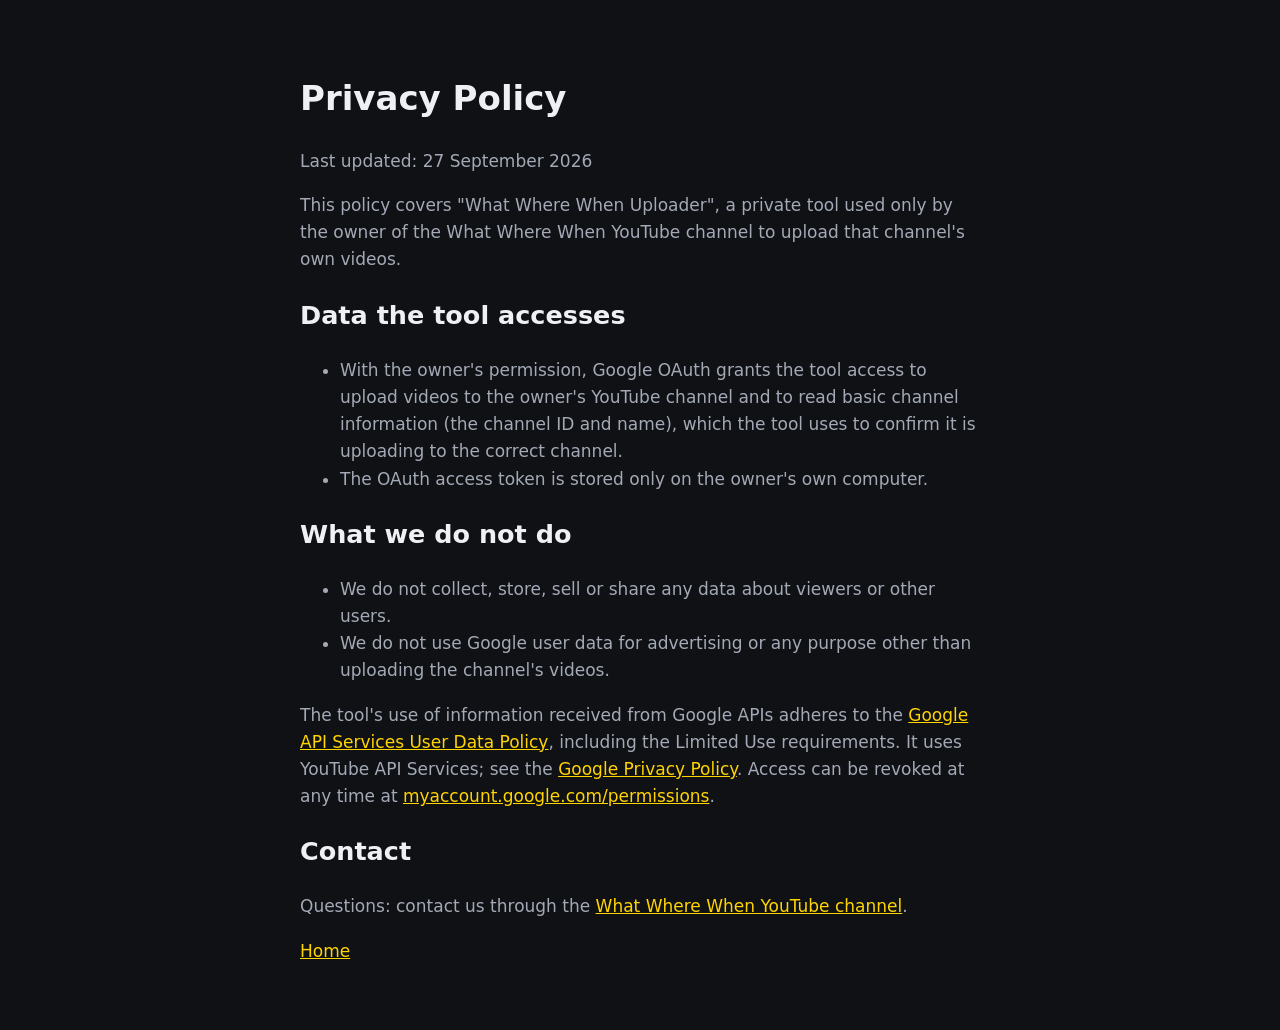
==== privacy.html @ 2f4c77f8 "Homepage, privacy policy and terms for What Where When Co-Authored-By: Claude Opus 5.5 <noreply@anth" ====
<!doctype html>
<html lang="en">
<head>
<meta charset="utf-8">
<meta name="viewport" content="width=device-width, initial-scale=1">
<title>Privacy Policy</title>
<style>
  :root { --bg:#0f1115; --fg:#eef0f3; --muted:#a3a9b5; --accent:#ffd400; }
  body { margin:0; background:var(--bg); color:var(--fg); font:17px/1.6 system-ui, sans-serif; }
  main { max-width:680px; margin:0 auto; padding:48px 16px; }
  p, li { color:var(--muted); } a { color:var(--accent); }
</style>
</head>
<body>
<main>
  <h1>Privacy Policy</h1>
  <p>Last updated: 27 September 2026</p>
  <p>This policy covers "What Where When Uploader", a private tool used only by the owner of the
     What Where When YouTube channel to upload that channel's own videos.</p>
  <h2>Data the tool accesses</h2>
  <ul>
    <li>With the owner's permission, Google OAuth grants the tool access to upload videos to the owner's
        YouTube channel and to read basic channel information (the channel ID and name), which the tool uses
        to confirm it is uploading to the correct channel.</li>
    <li>The OAuth access token is stored only on the owner's own computer.</li>
  </ul>
  <h2>What we do not do</h2>
  <ul>
    <li>We do not collect, store, sell or share any data about viewers or other users.</li>
    <li>We do not use Google user data for advertising or any purpose other than uploading the channel's videos.</li>
  </ul>
  <p>The tool's use of information received from Google APIs adheres to the
     <a href="https://developers.google.com/terms/api-services-user-data-policy">Google API Services User Data Policy</a>,
     including the Limited Use requirements. It uses YouTube API Services; see the
     <a href="https://policies.google.com/privacy">Google Privacy Policy</a>.
     Access can be revoked at any time at <a href="https://myaccount.google.com/permissions">myaccount.google.com/permissions</a>.</p>
  <h2>Contact</h2>
  <p>Questions: contact us through the <a href="https://www.youtube.com/channel/UCnoH33xbDq0mzT_issIqlAA">What Where When YouTube channel</a>.</p>
  <p><a href="index.html">Home</a></p>
</main>
</body>
</html>
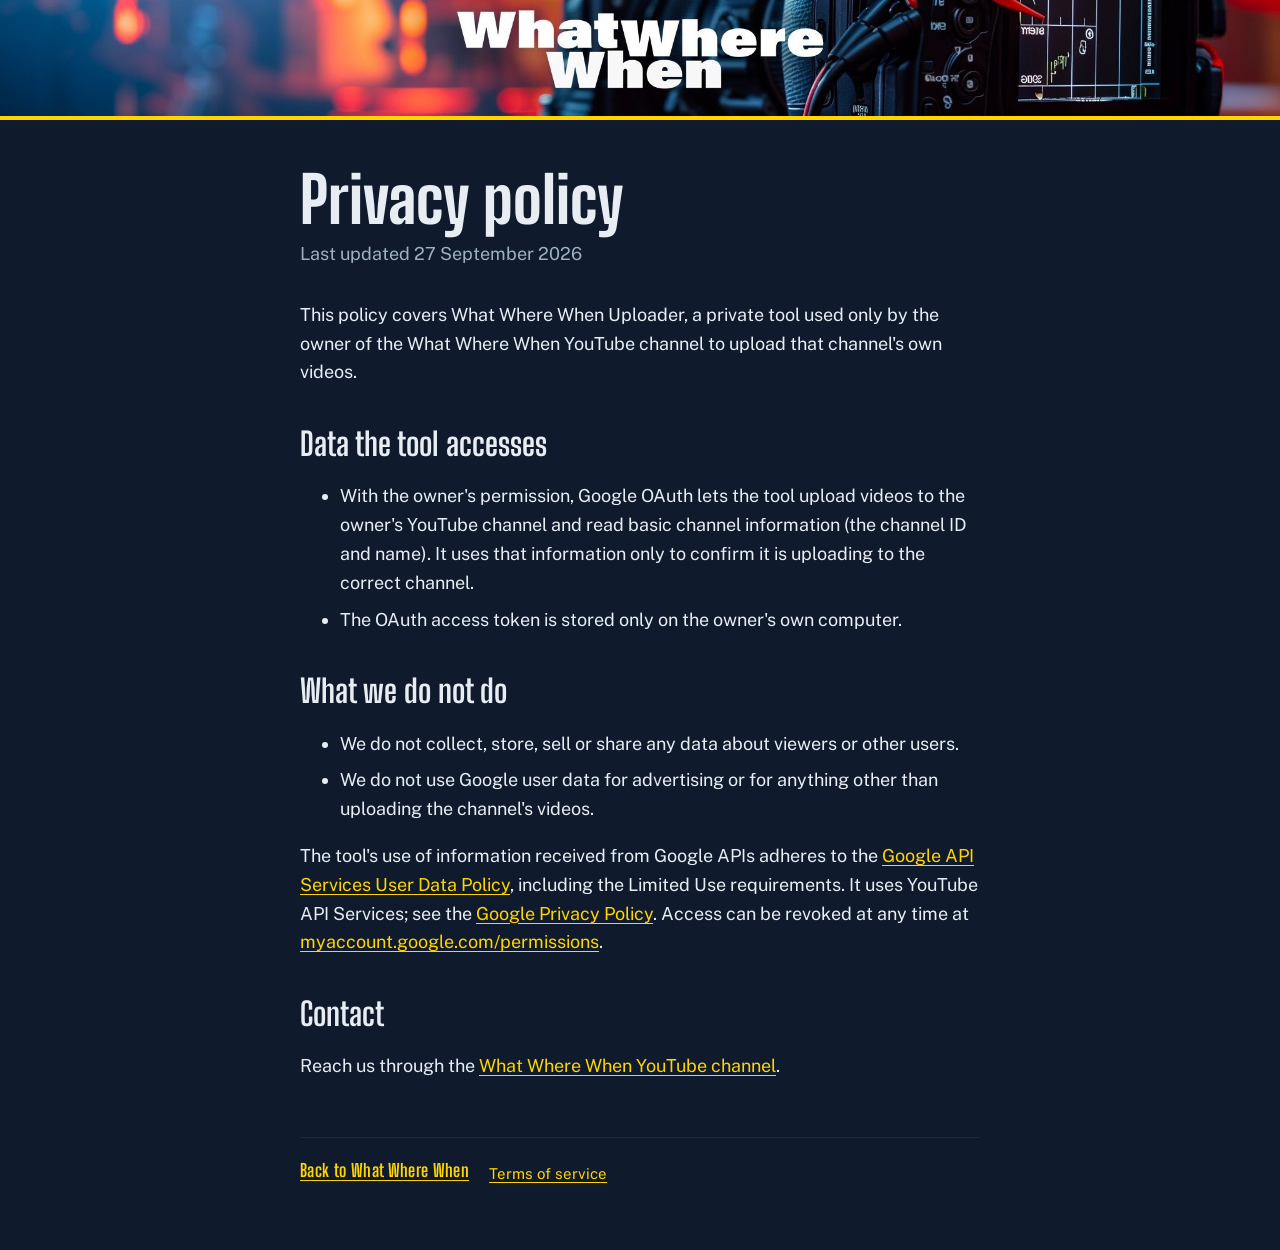
==== commit fb1ba972: "Restyle site with channel banner and broadcast look Co-Authored-By: Claude Opus 5.5 <noreply@anthrop" ====
--- a/privacy.html
+++ b/privacy.html
@@ -3,40 +3,43 @@
 <head>
 <meta charset="utf-8">
 <meta name="viewport" content="width=device-width, initial-scale=1">
-<title>Privacy Policy</title>
-<style>
-  :root { --bg:#0f1115; --fg:#eef0f3; --muted:#a3a9b5; --accent:#ffd400; }
-  body { margin:0; background:var(--bg); color:var(--fg); font:17px/1.6 system-ui, sans-serif; }
-  main { max-width:680px; margin:0 auto; padding:48px 16px; }
-  p, li { color:var(--muted); } a { color:var(--accent); }
-</style>
+<title>Privacy Policy – What Where When</title>
+<link rel="preconnect" href="https://fonts.googleapis.com">
+<link rel="preconnect" href="https://fonts.gstatic.com" crossorigin>
+<link href="https://fonts.googleapis.com/css2?family=Big+Shoulders+Display:wght@700;800&family=Public+Sans:wght@400;700&display=swap" rel="stylesheet">
+<link rel="stylesheet" href="styles.css">
 </head>
 <body>
-<main>
-  <h1>Privacy Policy</h1>
-  <p>Last updated: 27 September 2026</p>
-  <p>This policy covers "What Where When Uploader", a private tool used only by the owner of the
+<a href="index.html"><img class="masthead" src="img/banner.jpg" alt="What Where When home"></a>
+<main class="column doc">
+  <h1>Privacy policy</h1>
+  <p class="updated">Last updated 27 September 2026</p>
+  <p>This policy covers What Where When Uploader, a private tool used only by the owner of the
      What Where When YouTube channel to upload that channel's own videos.</p>
+
   <h2>Data the tool accesses</h2>
   <ul>
-    <li>With the owner's permission, Google OAuth grants the tool access to upload videos to the owner's
-        YouTube channel and to read basic channel information (the channel ID and name), which the tool uses
-        to confirm it is uploading to the correct channel.</li>
+    <li>With the owner's permission, Google OAuth lets the tool upload videos to the owner's YouTube channel
+        and read basic channel information (the channel ID and name). It uses that information only to confirm
+        it is uploading to the correct channel.</li>
     <li>The OAuth access token is stored only on the owner's own computer.</li>
   </ul>
+
   <h2>What we do not do</h2>
   <ul>
     <li>We do not collect, store, sell or share any data about viewers or other users.</li>
-    <li>We do not use Google user data for advertising or any purpose other than uploading the channel's videos.</li>
+    <li>We do not use Google user data for advertising or for anything other than uploading the channel's videos.</li>
   </ul>
   <p>The tool's use of information received from Google APIs adheres to the
      <a href="https://developers.google.com/terms/api-services-user-data-policy">Google API Services User Data Policy</a>,
      including the Limited Use requirements. It uses YouTube API Services; see the
      <a href="https://policies.google.com/privacy">Google Privacy Policy</a>.
      Access can be revoked at any time at <a href="https://myaccount.google.com/permissions">myaccount.google.com/permissions</a>.</p>
+
   <h2>Contact</h2>
-  <p>Questions: contact us through the <a href="https://www.youtube.com/channel/UCnoH33xbDq0mzT_issIqlAA">What Where When YouTube channel</a>.</p>
-  <p><a href="index.html">Home</a></p>
+  <p>Reach us through the <a href="https://www.youtube.com/channel/UCnoH33xbDq0mzT_issIqlAA">What Where When YouTube channel</a>.</p>
+
+  <footer><nav><a class="back" href="index.html">Back to What Where When</a><a href="terms.html">Terms of service</a></nav></footer>
 </main>
 </body>
 </html>
--- a/styles.css
+++ b/styles.css
@@ -0,0 +1,111 @@
+:root {
+  --studio: #0f1b2d;      /* background: the studio at night */
+  --panel: #172a44;       /* raised surfaces */
+  --ink: #e8edf4;         /* body text */
+  --muted: #9fb0c5;       /* secondary text */
+  --caption: #ffd400;     /* the yellow of the video captions */
+  --tally: #e23b2e;       /* camera tally light */
+  --display: "Big Shoulders Display", "Arial Narrow", sans-serif;
+  --body: "Public Sans", system-ui, sans-serif;
+}
+
+* { box-sizing: border-box; }
+html { background: var(--studio); }
+body {
+  margin: 0;
+  background: var(--studio);
+  color: var(--ink);
+  font: 18px/1.6 var(--body);
+  -webkit-font-smoothing: antialiased;
+}
+a { color: var(--caption); text-underline-offset: 3px; }
+a:focus-visible, .watch:focus-visible { outline: 3px solid var(--caption); outline-offset: 3px; border-radius: 4px; }
+
+/* hero: the channel banner, full bleed */
+.banner {
+  display: block;
+  width: 100%;
+  height: clamp(180px, 34vw, 460px);
+  object-fit: cover;
+  object-position: 50% 50%;
+  border-bottom: 4px solid var(--caption);
+}
+
+.column { max-width: 680px; margin: 0 auto; padding: 0 16px; }
+
+.intro { padding: 56px 0 24px; }
+.intro h1 {
+  font: 800 clamp(3rem, 9vw, 5.5rem)/0.95 var(--display);
+  letter-spacing: -0.01em;
+  margin: 0 0 24px;
+}
+.intro p { color: var(--muted); font-size: 1.125rem; margin: 0 0 16px; max-width: 60ch; }
+
+.watch {
+  display: inline-flex;
+  align-items: center;
+  gap: 12px;
+  margin-top: 16px;
+  padding: 14px 22px 14px 18px;
+  background: var(--caption);
+  color: var(--studio);
+  font: 700 1.25rem/1 var(--display);
+  letter-spacing: 0.02em;
+  text-decoration: none;
+  border-radius: 999px;
+}
+.watch::before {
+  content: "";
+  width: 12px; height: 12px;
+  border-radius: 50%;
+  background: var(--tally);
+  box-shadow: 0 0 0 3px rgba(226, 59, 46, 0.25);
+}
+.watch:hover { background: #ffe24d; }
+
+.method { padding: 40px 0 16px; }
+.method h2, .doc h2 {
+  font: 700 2rem/1.1 var(--display);
+  margin: 0 0 20px;
+}
+.method dl { margin: 0; }
+.method div {
+  padding: 16px 0 16px 20px;
+  border-left: 3px solid var(--caption);
+  margin-bottom: 16px;
+  background: linear-gradient(90deg, var(--panel), transparent 85%);
+}
+.method dt { font-weight: 700; margin-bottom: 4px; }
+.method dd { margin: 0; color: var(--muted); }
+.method .ai { border-left-color: var(--tally); }
+
+/* legal pages */
+.doc { padding: 48px 0 24px; }
+.doc h1 { font: 800 clamp(2.5rem, 7vw, 4rem)/1 var(--display); margin: 0 0 8px; }
+.doc .updated { color: var(--muted); margin: 0 0 32px; }
+.doc h2 { margin-top: 40px; }
+.doc p, .doc li { color: var(--ink); }
+.doc li { margin-bottom: 8px; }
+.back { font: 700 1.1rem/1 var(--display); letter-spacing: 0.02em; }
+.masthead {
+  display: block;
+  height: 120px;
+  width: 100%;
+  object-fit: cover;
+  border-bottom: 4px solid var(--caption);
+}
+
+footer {
+  margin-top: 56px;
+  padding: 24px 0 40px;
+  border-top: 1px solid var(--panel);
+  color: var(--muted);
+  font-size: 0.9375rem;
+}
+footer p { margin: 0 0 8px; }
+footer nav { display: flex; gap: 20px; flex-wrap: wrap; }
+
+@media (max-width: 520px) {
+  body { font-size: 17px; }
+  .intro { padding-top: 40px; }
+}
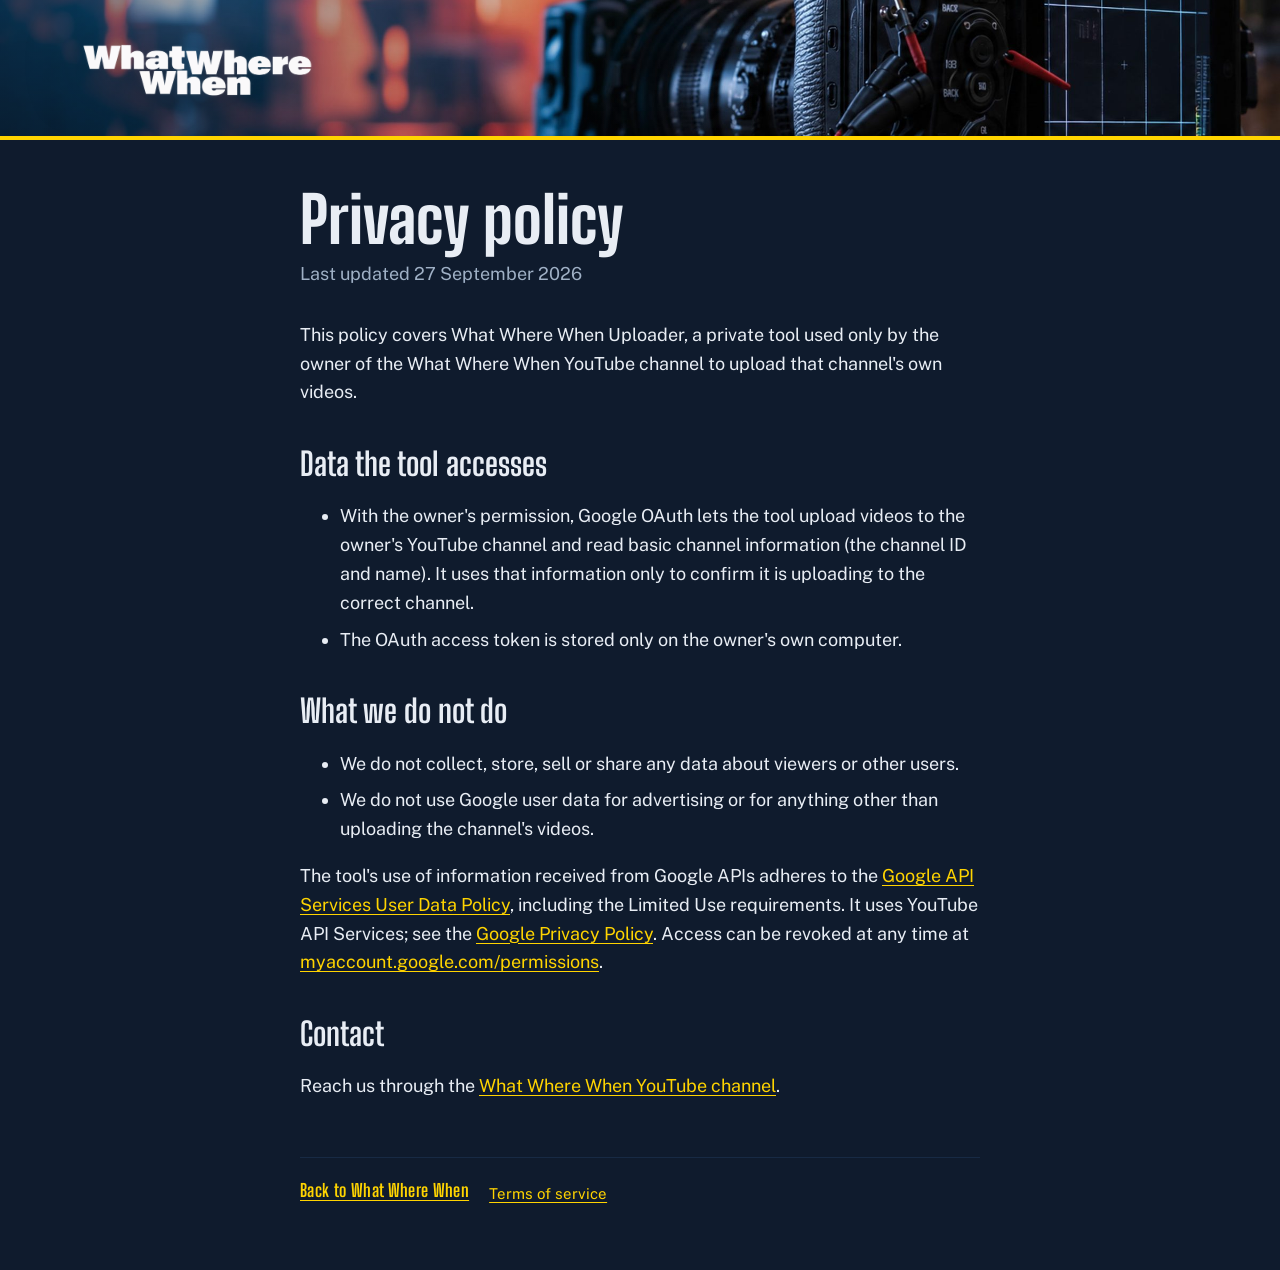
==== commit 1ab9bd3b: "Use separate studio photo and logo in the hero Co-Authored-By: Claude Opus 5.5 <noreply@anthropic.co" ====
--- a/privacy.html
+++ b/privacy.html
@@ -10,7 +10,10 @@
 <link rel="stylesheet" href="styles.css">
 </head>
 <body>
-<a href="index.html"><img class="masthead" src="img/banner.jpg" alt="What Where When home"></a>
+<a class="hero small" href="index.html">
+  <img class="hero-bg" src="img/studio.jpg" alt="">
+  <img class="hero-logo" src="img/logo.png" alt="What Where When home">
+</a>
 <main class="column doc">
   <h1>Privacy policy</h1>
   <p class="updated">Last updated 27 September 2026</p>
--- a/styles.css
+++ b/styles.css
@@ -21,15 +21,40 @@
 a { color: var(--caption); text-underline-offset: 3px; }
 a:focus-visible, .watch:focus-visible { outline: 3px solid var(--caption); outline-offset: 3px; border-radius: 4px; }
 
-/* hero: the channel banner, full bleed */
-.banner {
+/* hero: studio photo with the logo laid over the blurred, lit half */
+.hero {
+  position: relative;
   display: block;
+  height: clamp(260px, 38vw, 560px);
+  overflow: hidden;
+  border-bottom: 4px solid var(--caption);
+  background: var(--studio);
+}
+.hero-bg {
+  position: absolute;
+  inset: 0;
   width: 100%;
-  height: clamp(180px, 34vw, 460px);
+  height: 100%;
   object-fit: cover;
-  object-position: 50% 50%;
-  border-bottom: 4px solid var(--caption);
+  object-position: 30% 50%;
 }
+.hero::after {  /* darken the left so the logo reads cleanly */
+  content: "";
+  position: absolute;
+  inset: 0;
+  background: linear-gradient(90deg, rgba(15, 27, 45, 0.55), rgba(15, 27, 45, 0) 60%);
+}
+.hero-logo {
+  position: absolute;
+  z-index: 1;
+  left: 6%;
+  top: 50%;
+  width: min(44%, 640px);
+  transform: translateY(-50%);
+  filter: drop-shadow(0 8px 28px rgba(0, 0, 0, 0.5));
+}
+.hero.small { height: 140px; }
+.hero.small .hero-logo { width: min(240px, 60%); }
 
 .column { max-width: 680px; margin: 0 auto; padding: 0 16px; }
 
@@ -87,13 +112,6 @@
 .doc p, .doc li { color: var(--ink); }
 .doc li { margin-bottom: 8px; }
 .back { font: 700 1.1rem/1 var(--display); letter-spacing: 0.02em; }
-.masthead {
-  display: block;
-  height: 120px;
-  width: 100%;
-  object-fit: cover;
-  border-bottom: 4px solid var(--caption);
-}
 
 footer {
   margin-top: 56px;
@@ -105,6 +123,15 @@
 footer p { margin: 0 0 8px; }
 footer nav { display: flex; gap: 20px; flex-wrap: wrap; }
 
+@media (max-width: 640px) {
+  .hero { height: clamp(220px, 62vw, 340px); }
+  .hero-bg { object-position: 22% 50%; }
+  .hero::after { background: rgba(15, 27, 45, 0.35); }
+  .hero-logo { left: 50%; width: 84%; transform: translate(-50%, -50%); }
+  .hero.small { height: 120px; }
+  .hero.small .hero-logo { width: min(220px, 60%); }
+}
+
 @media (max-width: 520px) {
   body { font-size: 17px; }
   .intro { padding-top: 40px; }
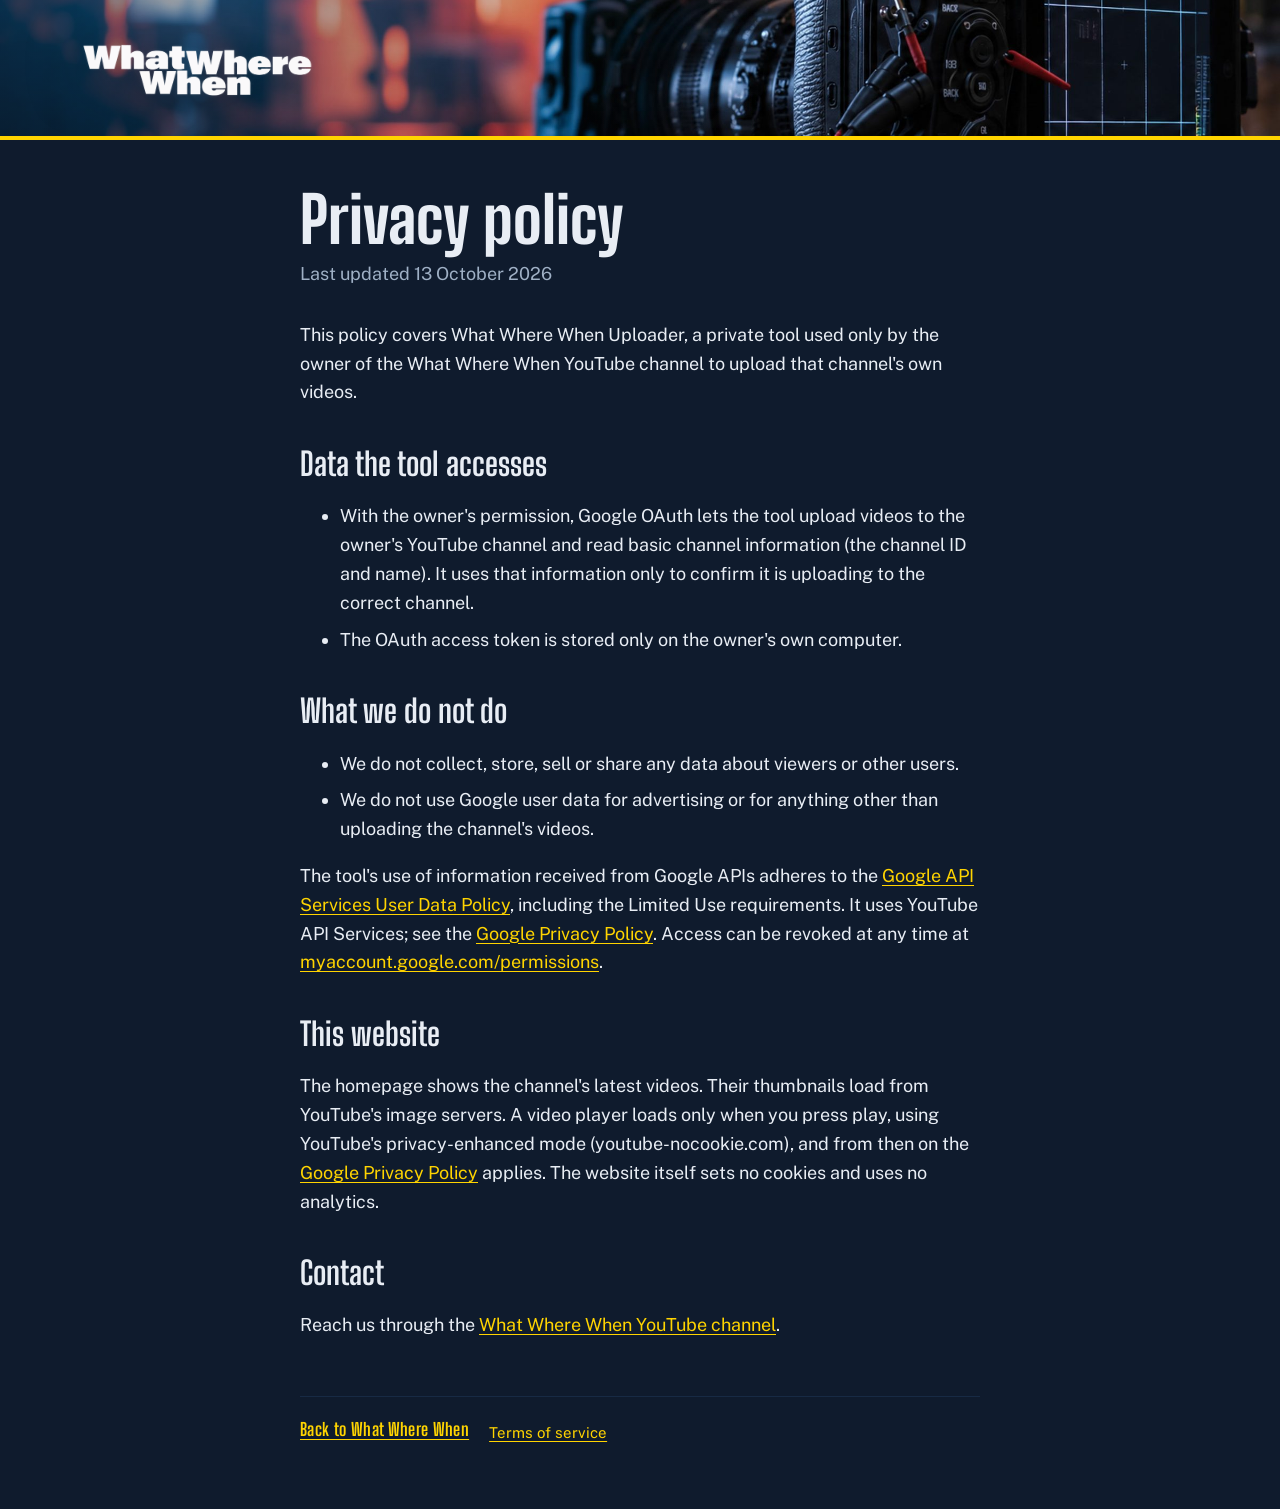
==== commit 43ec0491: "Show the latest episode and a Shorts row on the homepage A scheduled GitHub Action reads the channel" ====
--- a/privacy.html
+++ b/privacy.html
@@ -16,7 +16,7 @@
 </a>
 <main class="column doc">
   <h1>Privacy policy</h1>
-  <p class="updated">Last updated 27 September 2026</p>
+  <p class="updated">Last updated 13 October 2026</p>
   <p>This policy covers What Where When Uploader, a private tool used only by the owner of the
      What Where When YouTube channel to upload that channel's own videos.</p>
 
@@ -39,6 +39,12 @@
      <a href="https://policies.google.com/privacy">Google Privacy Policy</a>.
      Access can be revoked at any time at <a href="https://myaccount.google.com/permissions">myaccount.google.com/permissions</a>.</p>
 
+  <h2>This website</h2>
+  <p>The homepage shows the channel's latest videos. Their thumbnails load from YouTube's image servers.
+     A video player loads only when you press play, using YouTube's privacy-enhanced mode (youtube-nocookie.com),
+     and from then on the <a href="https://policies.google.com/privacy">Google Privacy Policy</a> applies.
+     The website itself sets no cookies and uses no analytics.</p>
+
   <h2>Contact</h2>
   <p>Reach us through the <a href="https://www.youtube.com/channel/UCnoH33xbDq0mzT_issIqlAA">What Where When YouTube channel</a>.</p>
 
--- a/styles.css
+++ b/styles.css
@@ -88,6 +88,93 @@
 }
 .watch:hover { background: #ffe24d; }
 
+/* latest episode and Shorts row */
+.latest, .shorts { padding: 40px 0 8px; }
+.latest h2, .shorts h2 { font: 700 2rem/1.1 var(--display); margin: 0 0 20px; }
+.player {
+  position: relative;
+  aspect-ratio: 16 / 9;
+  background: var(--panel);
+  border-radius: 8px;
+  overflow: hidden;
+}
+.player iframe, .play, .play img {
+  position: absolute;
+  inset: 0;
+  width: 100%;
+  height: 100%;
+  border: 0;
+}
+.play { padding: 0; cursor: pointer; background: none; }
+.play img { object-fit: cover; }
+.play-icon {
+  position: absolute;
+  left: 50%; top: 50%;
+  width: 76px; height: 76px;
+  transform: translate(-50%, -50%);
+  border-radius: 50%;
+  background: var(--caption);
+  box-shadow: 0 8px 28px rgba(0, 0, 0, 0.5);
+  transition: transform 0.15s;
+}
+.play-icon::after {  /* the triangle */
+  content: "";
+  position: absolute;
+  left: 30px; top: 22px;
+  border-style: solid;
+  border-width: 16px 0 16px 26px;
+  border-color: transparent transparent transparent var(--studio);
+}
+.play:hover .play-icon { transform: translate(-50%, -50%) scale(1.08); }
+.play:focus-visible { outline: 3px solid var(--caption); outline-offset: -3px; }
+.latest-title { margin: 12px 0 0; font-weight: 700; }
+
+.row-head { display: flex; align-items: baseline; justify-content: space-between; gap: 16px; }
+.row-nav { display: flex; gap: 8px; }
+.row-nav button {
+  width: 40px; height: 40px;
+  border: 0;
+  border-radius: 50%;
+  background: var(--panel);
+  color: var(--ink);
+  font-size: 1.125rem;
+  cursor: pointer;
+}
+.row-nav button:hover { background: var(--caption); color: var(--studio); }
+.row-nav button:focus-visible { outline: 3px solid var(--caption); outline-offset: 2px; }
+.shorts-row {
+  display: flex;
+  gap: 12px;
+  margin: 0;
+  padding: 0 0 12px;
+  list-style: none;
+  overflow-x: auto;
+  scroll-snap-type: x mandatory;
+  scrollbar-width: thin;
+  scrollbar-color: var(--panel) transparent;
+}
+.shorts-row li { flex: 0 0 160px; scroll-snap-align: start; }
+.shorts-row a { display: block; color: var(--ink); text-decoration: none; }
+.shorts-row img {
+  display: block;
+  width: 100%;
+  aspect-ratio: 9 / 16;
+  object-fit: cover;
+  border-radius: 8px;
+  background: var(--panel);
+}
+.shorts-row span {
+  display: -webkit-box;
+  -webkit-line-clamp: 2;
+  -webkit-box-orient: vertical;
+  overflow: hidden;
+  margin-top: 8px;
+  font-size: 0.9375rem;
+  line-height: 1.35;
+}
+.shorts-row a:hover span { color: var(--caption); }
+.shorts-row a:focus-visible { outline: 3px solid var(--caption); outline-offset: 3px; border-radius: 8px; }
+
 .method { padding: 40px 0 16px; }
 .method h2, .doc h2 {
   font: 700 2rem/1.1 var(--display);
@@ -135,4 +222,6 @@
 @media (max-width: 520px) {
   body { font-size: 17px; }
   .intro { padding-top: 40px; }
-}
+  .shorts-row li { flex-basis: 136px; }
+  .row-nav { display: none; }
+}
